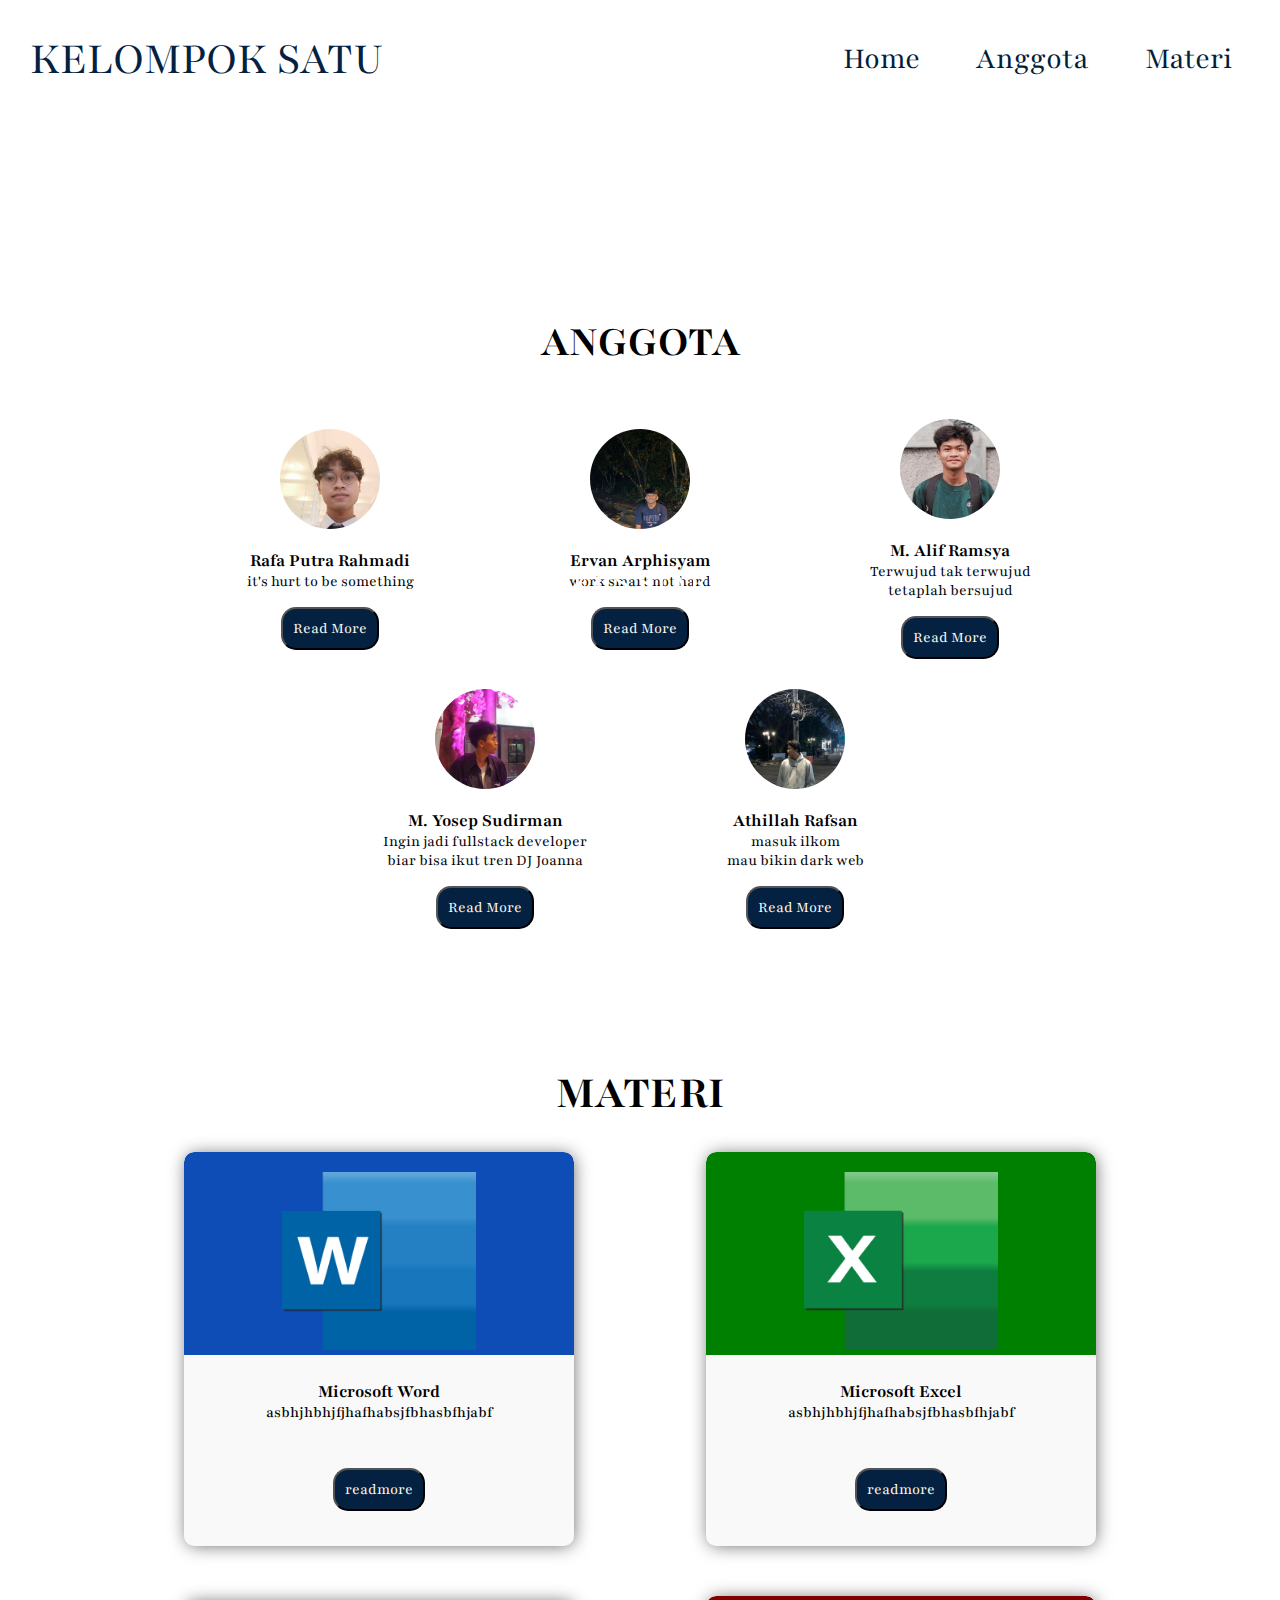
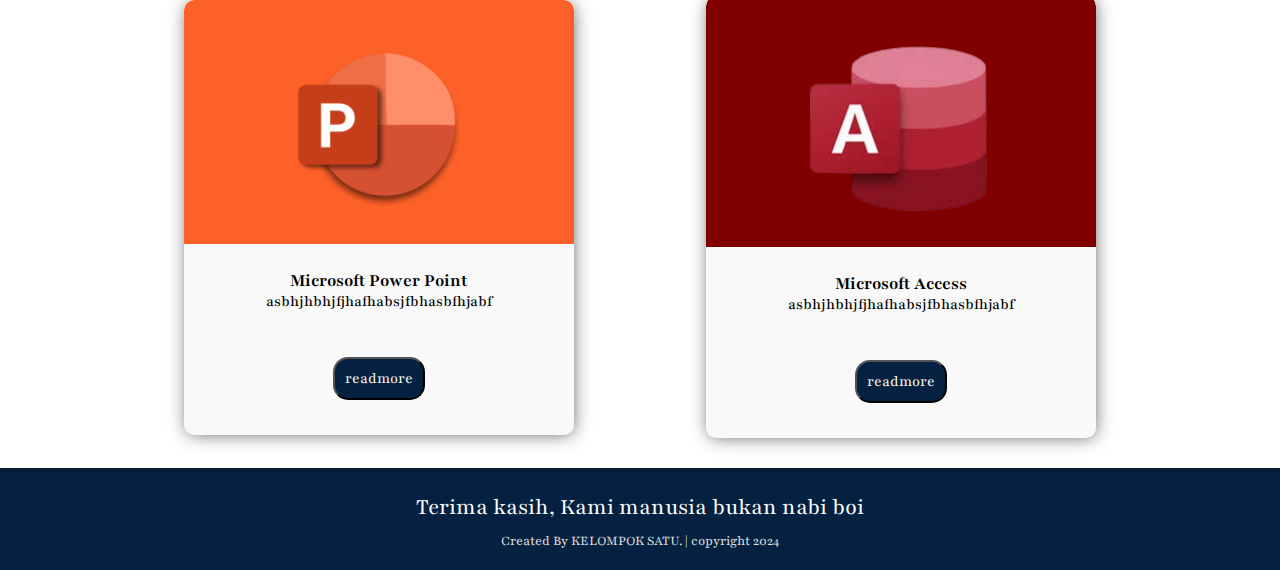
==== index.html @ 7b07b6dc "first commit" ====
<!DOCTYPE html>
<html lang="en">
<head>
    <meta charset="UTF-8">
    <meta name="viewport" content="width=device-width, initial-scale=1.0">
    <title>tugas akhir</title>
    <link rel="stylesheet" href="tugas.css">
</head>
<body>
    <header>
        <nav class="navbar section-content">
            <a href="#" class="logo">
                <h2 class="logo-teks">KELOMPOK SATU</h2>
            </a>
            <ul class="menu">
                <li class="menu-list">
                    <a href="#hero" class="menu-item">Home</a>
                </li>
                <li class="menu-list">
                    <a href="#anggota" class="menu-item">Anggota</a>
                </li>
                <li class="menu-list">
                    <a href="#materi" class="menu-item">Materi</a>
                </li>
            </ul>
        </nav>

        <div class="hero-teks" id="hero">
            <h1>WELCOME TO OUR WEBSITE</h1>
            <a href="#anggota" class="a-hero">LET'S START</a>
        </div>
        <div class="hero">
            <video class="back-video" autoplay loop muted plays-inline>
                <source src="tugas/assets/7385122-uhd_3840_2160_30fps.mp4" type="video/mp4">
            </video>
        </div>
    </header>

<main>
    <section id="anggota"></section>
    <div class="team">
        <div class="container">
            <div class="tittle">
                <h2>ANGGOTA</h2>
            </div>
            <div class="profile-team">
                <div class="profile">
                    <div class="img-profile">
                        <img src="tugas/assets/rafa.jpg" alt="" class="rafa">
                    </div>
                    <div class="card-content">
                        <h3>Rafa Putra Rahmadi</h3>
                        <p>it's hurt to be something</p>
                        <a href="tugas/profile/ProfileRafa.html">
                            <button>Read More</button>
                        </a>
                    </div>
                </div>
                <div class="profile">
                    <div class="img-profile">
                        <img src="tugas/profile/PotoErvan.jpg" alt="" class="ervan">
                    </div>
                    <div class="card-content">
                        <h3>Ervan Arphisyam</h3>
                        <p>work smart not hard</p>
                        <a href="tugas/profile/ProfileErvan.html">
                            <button>Read More</button>
                        </a>
                    </div>
                </div>
                <div class="profile">
                    <div class="img-profile">
                        <img src="tugas/profile/PotoAlif.jpg" alt="" class="alif">
                    </div>
                    <div class="card-content">
                        <h3>M. Alif Ramsya</h3>
                        <p>Terwujud tak terwujud</p>
                        <p>tetaplah bersujud</p>
                        <a href="tugas/profile/ProfileAlif.html">
                            <button>Read More</button>
                        </a>
                    </div>
                </div>
                <div class="profile">
                    <div class="img-profile">
                        <img src="tugas/profile/PotoYosep.jpg" alt="" class="yosep">
                    </div>
                    <div class="card-content">
                        <h3>M. Yosep Sudirman</h3>
                        <p>Ingin jadi fullstack developer</p>
                        <p>biar bisa ikut tren DJ Joanna</p>
                        <a href="tugas/profile/ProfileYosep.html">
                            <button>Read More</button>
                        </a>
                    </div>
                </div>
                <div class="profile">
                    <div class="img-profile">
                        <img src="tugas/profile/PotoRafsan.jpg" alt="" class="rafsan">
                    </div>
                    <div class="card-content">
                        <h3>Athillah Rafsan</h3>
                        <p>masuk ilkom</p>
                        <p>mau bikin dark web </p>
                        <a href="tugas/profile/ProfileRafsan.html">
                            <button>Read More</button>
                        </a>
                    </div>
                </div>
            </div>
        </div>
    </div>

    <!-- materi section-->
    <section id="materi"></section>
    <div class="materi">
        <div class="container">
            <div class="title">
                <h1>MATERI</h1>
            </div>
            <div class="box-materi">
                <div class="box">
                    <div class="materi-img word">
                        <img src="tugas/assets/microsoft-word-5963679_1920.png" alt="Microsoft word">
                    </div>
                    <div class="materi-content">
                        <h3>Microsoft Word</h3>
                        <p>asbhjhbhjfjhafhabsjfbhasbfhjabf</p>
                        <a href="tugas/materi/project materi/word.html">
                            <button class="materi">readmore</button>
                        </a>
                    </div>
                </div>
                <div class="box">
                    <div class="materi-img excel">
                        <img src="tugas/assets/excel-5963669_1920.png" alt="Microsoft excel">
                    </div>
                    <div class="materi-content">
                        <h3>Microsoft Excel</h3>
                        <p>asbhjhbhjfjhafhabsjfbhasbfhjabf</p>
                        <a href="tugas/materi/excel.html">
                            <button>readmore</button>
                        </a>
                    </div>
                </div>
                <div class="box">
                    <div class="materi-img pp">
                        <img src="tugas/assets/powerpoint-6867647.png" alt="Microsoft pp">
                    </div>
                    <div class="materi-content">
                        <h3>Microsoft Power Point</h3>
                        <p>asbhjhbhjfjhafhabsjfbhasbfhjabf</p>
                        <a href="tugas/materi/powerpoint.html">
                            <button>readmore</button>
                        </a>
                    </div>
                </div>
                <div class="box">
                    <div class="materi-img acc">
                        <img src="tugas/assets/access.png" alt="Microsoft acc">
                    </div>
                    <div class="materi-content">
                        <h3>Microsoft Access</h3>
                        <p>asbhjhbhjfjhafhabsjfbhasbfhjabf</p>
                        <a href="tugas/materi/project materi/accses.html">
                            <button>readmore</button>
                        </a>
                    </div>
                </div>
            </div>
        </div>
    </div>
</main>

<footer>
    <div class="foot">
        <h2>Terima kasih, Kami manusia bukan nabi boi</h2>
    </div>
    <div class="copyright">
        <p>Created By KELOMPOK SATU. | copyright 2024</p>
    </div>
</footer>
    
</body>
</html>
---- tugas.css ----
@import url('https://fonts.googleapis.com/css2?family=Playfair:ital,opsz,wght@0,5..1200,300..900;1,5..1200,300..900&family=Poppins:ital,wght@0,400;0,600;0,700;1,400;1,500&display=swap');


html{
    scroll-behavior: smooth ; /* menambahkan efek guliran smooth*/
}

*{
    margin: 0;
    padding: 0;
    box-sizing: border-box;
    font-family: "Playfair", serif;
}

ul{
    list-style: none;
}

.logo{
    text-decoration: none;
}

.section-content{
    padding: 0 20px;
    margin: 0 auto;
    max-width: 2000px;
}

/*navbar setting*/

header .navbar{
    display: flex;
    padding: 30px;
    align-items: center;
    justify-content: space-between; /* spasi diantara menu dan logo*/
    position: fixed;
}

nav{
    background-color: white;
    position: sticky;
    width: 100%;
}

.navbar .logo .logo-teks{
    color: #042141;
    font-size: 3rem;
    font-weight: 400;
}

.navbar .menu{
    display: flex;
    gap: 20px; /* jarak antar menu*/
}

.navbar .menu .menu-item{
    color: #041e3a;
    padding: 10px 18px;
    font-size: 2rem;
    transition: 0.4s ease;
    border-radius: 15px;
    text-decoration: none;
}

.navbar .menu .menu-item:hover{
    color: wheat;
    background: #042141;
}
/*end navbar setting*/
/*hero setting*/

.hero{
    width: 100%;
}

.hero-teks{
    position: absolute;
    width: 100%;
    top: 50%;
    text-align: center;
}

.hero-teks h1 {
    font-size: 80px;
    color: #fff;
    margin-bottom: 18px;
    font-weight: 500;
    -webkit-text-stroke: 1px rgb(255, 255, 255);
    opacity: 1;
    transition: opacity 0.5s ease-in-out;
    cursor: pointer;    
}

.hero-teks h1:hover {
    opacity: 0.5; /* Ubah transparansi pada hover */
    transition: opacity 0.5s ease-in-out; /* Transisi tetap berlaku */
}



.hero-teks a{
    text-decoration: none;
    color: #fff;
    font-size: 2rem;
}

.hero-teks a:hover{
    text-decoration: underline;
}

video{
    opacity: 94%;
}

.back-video{
    position: relative;
    z-index: -1;
    width: 100%;
}
/*end hero setting*/
/*main setting*/

/*anggota*/
#anggota{
    padding-top: 20px;
}

.team{
    padding: 25px 0;
    margin-top: 15px;
}

.team .container {
    width: 90%;
    margin: 0 auto; /* Pusatkan container */
    text-align: center;
}

.team .tittle{
    font-size: 30px;
    text-align: center;
    padding-bottom: 20px;
    margin: 100px 0 30px 0;
}

.profile-team{
    display: flex;
    gap: 30px;
    justify-content: center;
    align-items: center;
    flex-wrap: wrap;
    margin-top: 30px;
    
}

.profile .img-profile{
    width: 100px;
    height: 100px;
    margin: auto;
    border-radius: 50%;
    overflow: hidden;
    margin-bottom: 20px;
}

.profile .img-profile img{
    border-bottom: 2px solid #042141;
}

.profile{
    width: 280px;
    transition: transform 0.5s ease, box-shadow 0.5s ease;
}

.profile:hover{
    transform: translateY(-10px);
}

.img-profile .rafa{
    width: 100%;
    position: relative;
    bottom: 30px;
}
.img-profile .ervan{
    width: 140%;
    position: relative;
    bottom: 10px;
    right: 10px;
}
.img-profile .alif{
    width: 150%;
    position: relative;
    right: 20px;
}
.img-profile .yosep{
    width: 120%;
    position: relative;
    right: 20px;
}
.img-profile .rafsan{
    width: 150%;
    position: relative;
    right: 20px;
    bottom: 10px;
}


button{
    color: floralwhite;
    padding: 10px 10px;
    font-size: 1rem;
    transition: 0.3s ease;
    border-radius: 15px;
    background: #042141;
    margin-top: 1rem;
}

button:hover{
    color: #042141;
    background: #fff;
}

/*materi*/
#materi{
    padding-top: 10px;
}
.box{
    overflow: hidden;
}

.container{
    width: 80%;
    margin: 0 auto;
}

.materi .title{
    text-align: center;
    margin: 100px 0 30px 0;
    font-size: 24px;
}
 .box-materi{
    text-align: center;
    display: flex;
    flex-wrap: wrap;
    column-gap: 20px;
    row-gap: 50px;
    justify-content: space-around;
    align-items: center;
}

.word img{
    width: 50%;
}

.pp img{
    width: 100%;
}

.excel img{
    width: 50%;
}

.acc img{
    width: 58%;
}

.materi .box-materi .box{
    width: 38%;
    box-shadow: 1px 1px 18px -2px rgba(0, 0, 0, 0.63);
    border-radius: 10px;
    transition: transform 0.3s ease-in-out;
}

.materi .box-materi .box .materi-img{
    border-top-left-radius: 10px;
    border-top-right-radius: 10px;
    padding-top: 20px;
}

.materi .box-materi .box .materi-content{
    padding: 25px 10px 15px 10px;
    border-bottom-left-radius: 10px;
    border-bottom-right-radius: 10px;
    width: 100%;
}

.materi .box-materi .box .materi-content p {
    font-weight: 500;
    margin-bottom: 30px;
}

.materi .box-materi .box .materi-content a button{
    margin-bottom: 20px;
}

.box {
    background-color: #f9f9f9;
    border-radius: 8px;
    box-shadow: 1px 1px 10px rgba(0, 0, 0, 0.2);
    overflow: hidden;
    transition: transform 0.5s ease-in-out, box-shadow 0.5s ease-in-out;
}

.box:hover {
    transform: translateY(-10px); /* Efek hover */
    box-shadow: 2px 2px 20px rgba(0, 0, 0, 0.3);
}


.word{
    background-color: #0e4cb6;
}

.pp{
    background-color: rgba(255, 68, 0, 0.839);
}

.acc{
    background-color: maroon;
}

.excel{
    background-color: green;
}

/*footer*/
/* Footer Styling */
footer {
    background-color:#042141;
    color: #ffffff;
    padding: 20px 0;
    text-align: center;
    margin-top: 30px;
    border-top: 5px solid #041e3a;
}

footer .foot h2 {
    font-size: 1.5rem;
    margin-bottom: 10px;
    font-family: 'Playfair', serif;
    font-weight: 400;
}

footer .copyright p {
    font-size: 0.9rem;
    margin: 0;
    color: #e0e0e0;
}
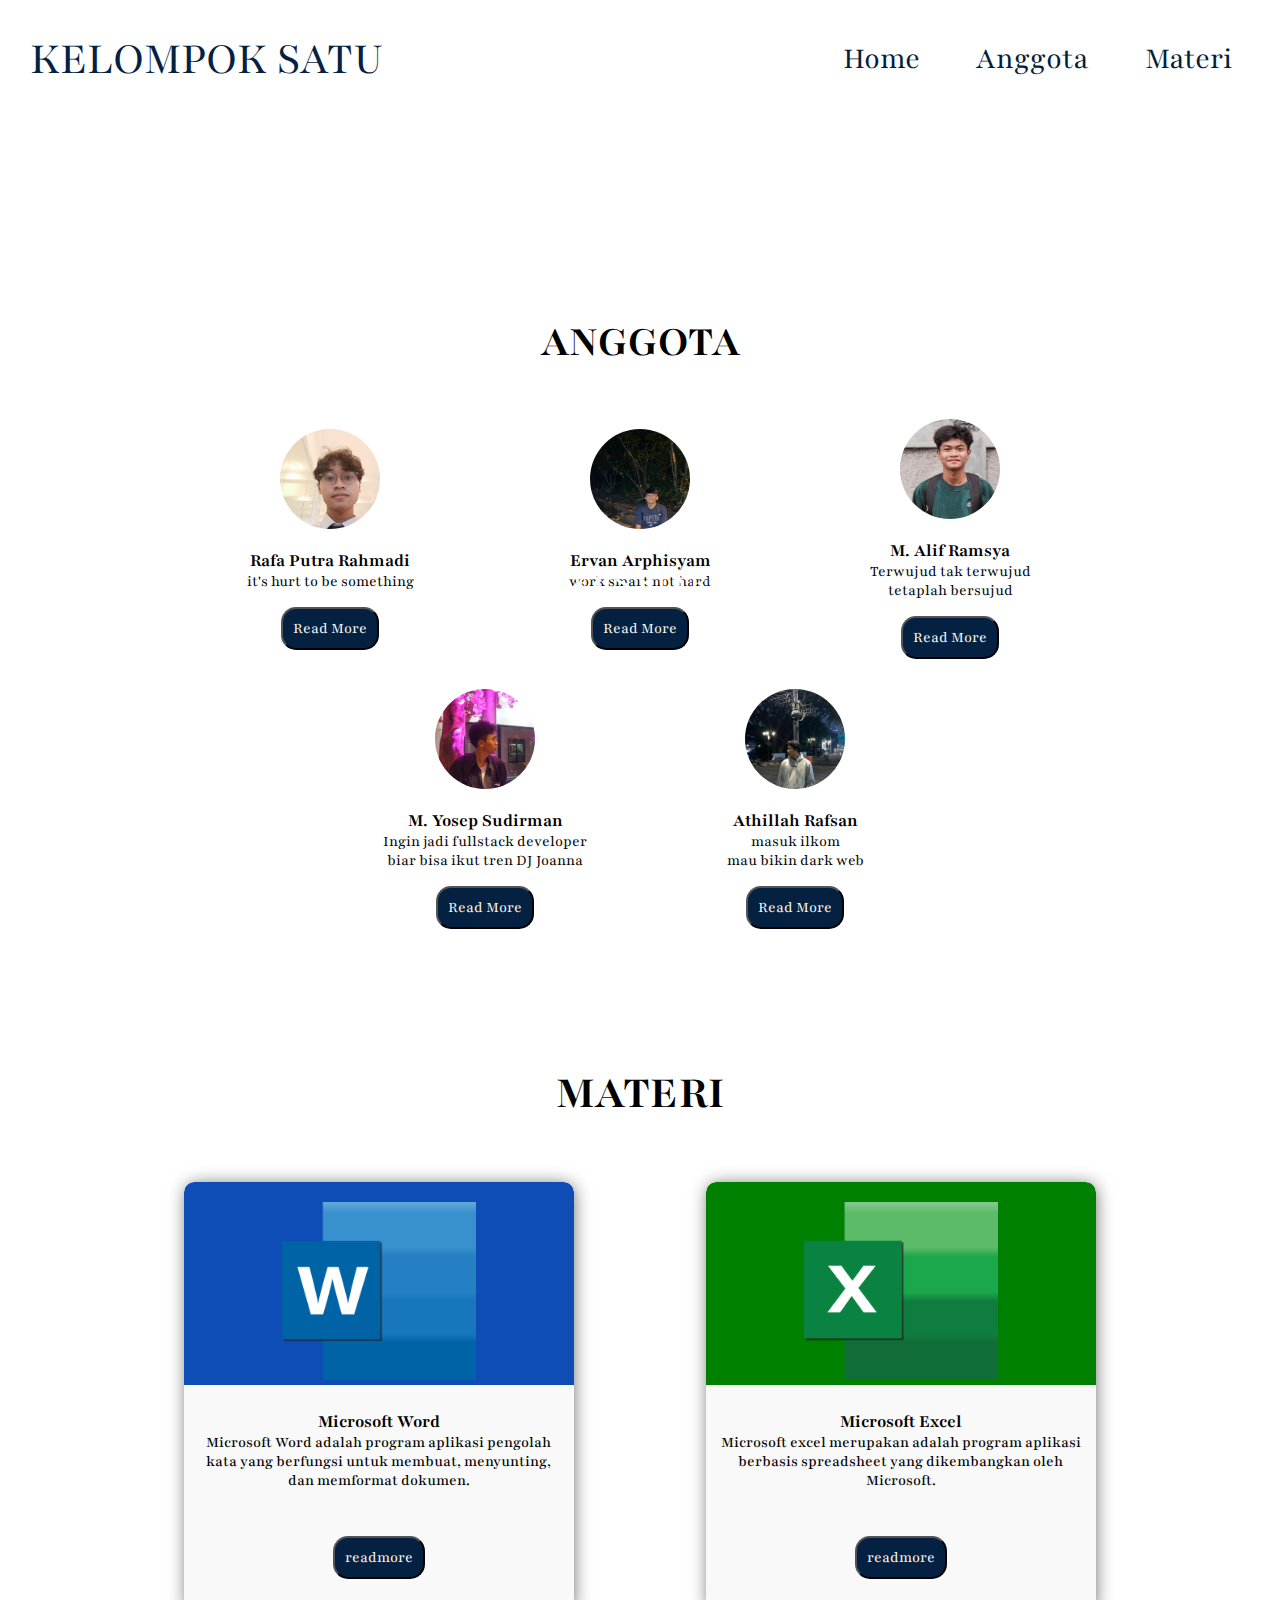
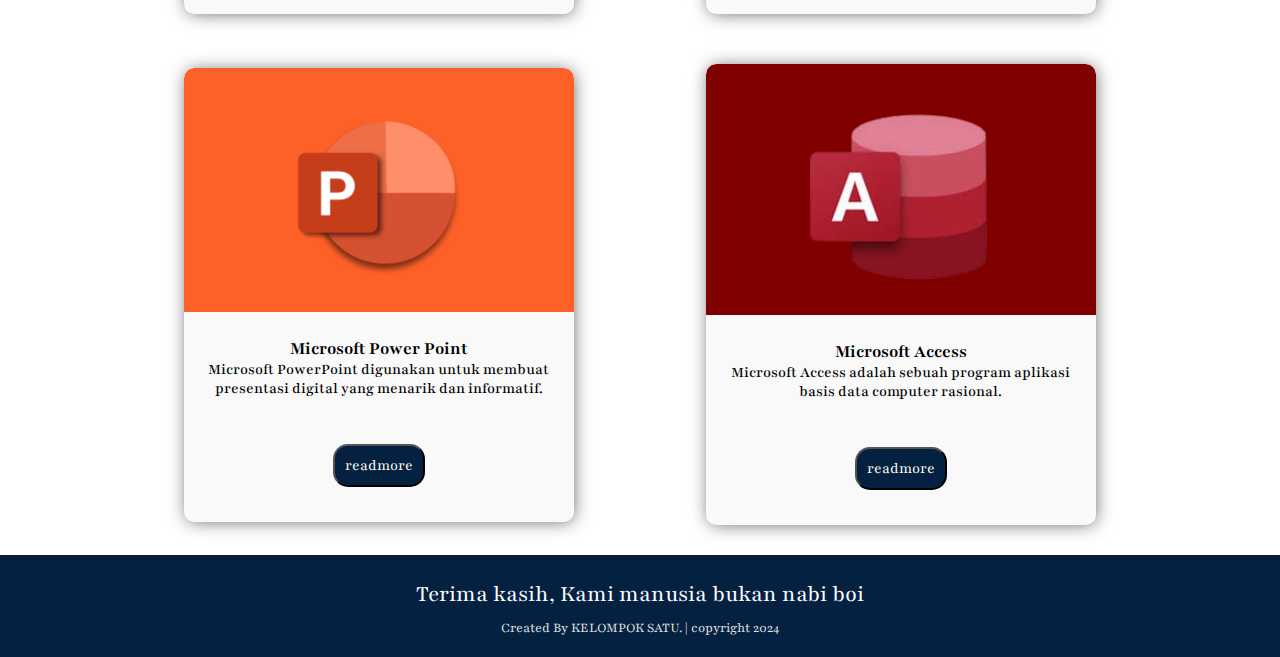
==== commit a80eef70: "13:18" ====
--- a/index.html
+++ b/index.html
@@ -125,7 +125,7 @@
                     </div>
                     <div class="materi-content">
                         <h3>Microsoft Word</h3>
-                        <p>asbhjhbhjfjhafhabsjfbhasbfhjabf</p>
+                        <p>Microsoft Word adalah program aplikasi pengolah kata yang berfungsi untuk membuat, menyunting, dan memformat dokumen.</p>
                         <a href="tugas/materi/project materi/word.html">
                             <button class="materi">readmore</button>
                         </a>
@@ -137,7 +137,7 @@
                     </div>
                     <div class="materi-content">
                         <h3>Microsoft Excel</h3>
-                        <p>asbhjhbhjfjhafhabsjfbhasbfhjabf</p>
+                        <p>Microsoft excel merupakan adalah program aplikasi berbasis spreadsheet yang dikembangkan oleh Microsoft.</p>
                         <a href="tugas/materi/excel.html">
                             <button>readmore</button>
                         </a>
@@ -149,7 +149,7 @@
                     </div>
                     <div class="materi-content">
                         <h3>Microsoft Power Point</h3>
-                        <p>asbhjhbhjfjhafhabsjfbhasbfhjabf</p>
+                        <p>Microsoft PowerPoint digunakan untuk membuat presentasi digital yang menarik dan informatif.</p>
                         <a href="tugas/materi/powerpoint.html">
                             <button>readmore</button>
                         </a>
@@ -161,7 +161,7 @@
                     </div>
                     <div class="materi-content">
                         <h3>Microsoft Access</h3>
-                        <p>asbhjhbhjfjhafhabsjfbhasbfhjabf</p>
+                        <p>Microsoft Access adalah sebuah program aplikasi basis data computer rasional. </p>
                         <a href="tugas/materi/project materi/accses.html">
                             <button>readmore</button>
                         </a>
--- a/tugas.css
+++ b/tugas.css
@@ -32,8 +32,9 @@
     display: flex;
     padding: 30px;
     align-items: center;
-    justify-content: space-between; /* spasi diantara menu dan logo*/
-    position: fixed;
+    justify-content: space-between; /* spasi diantara menu dan logo */
+    position: fixed; /* posisi tidak berubah */
+    z-index: 9999;
 }
 
 nav{
@@ -168,7 +169,7 @@
 
 .profile{
     width: 280px;
-    transition: transform 0.5s ease, box-shadow 0.5s ease;
+    transition: transform 0.3s ease, box-shadow 0.3s ease;
 }
 
 .profile:hover{
@@ -208,7 +209,7 @@
     color: floralwhite;
     padding: 10px 10px;
     font-size: 1rem;
-    transition: 0.3s ease;
+    transition: 0.2s ease-in-out;
     border-radius: 15px;
     background: #042141;
     margin-top: 1rem;
@@ -236,6 +237,7 @@
     text-align: center;
     margin: 100px 0 30px 0;
     font-size: 24px;
+    padding-bottom: 30px;
 }
  .box-materi{
     text-align: center;
@@ -246,28 +248,11 @@
     justify-content: space-around;
     align-items: center;
 }
-
-.word img{
-    width: 50%;
-}
-
-.pp img{
-    width: 100%;
-}
-
-.excel img{
-    width: 50%;
-}
-
-.acc img{
-    width: 58%;
-}
-
 .materi .box-materi .box{
     width: 38%;
     box-shadow: 1px 1px 18px -2px rgba(0, 0, 0, 0.63);
     border-radius: 10px;
-    transition: transform 0.3s ease-in-out;
+    transition: transform 0.2s ease-in-out;
 }
 
 .materi .box-materi .box .materi-img{
@@ -321,6 +306,22 @@
 .excel{
     background-color: green;
 }
+.word img{
+    width: 50%;
+}
+
+.pp img{
+    width: 100%;
+}
+
+.excel img{
+    width: 50%;
+}
+
+.acc img{
+    width: 58%;
+}
+
 
 /*footer*/
 /* Footer Styling */
